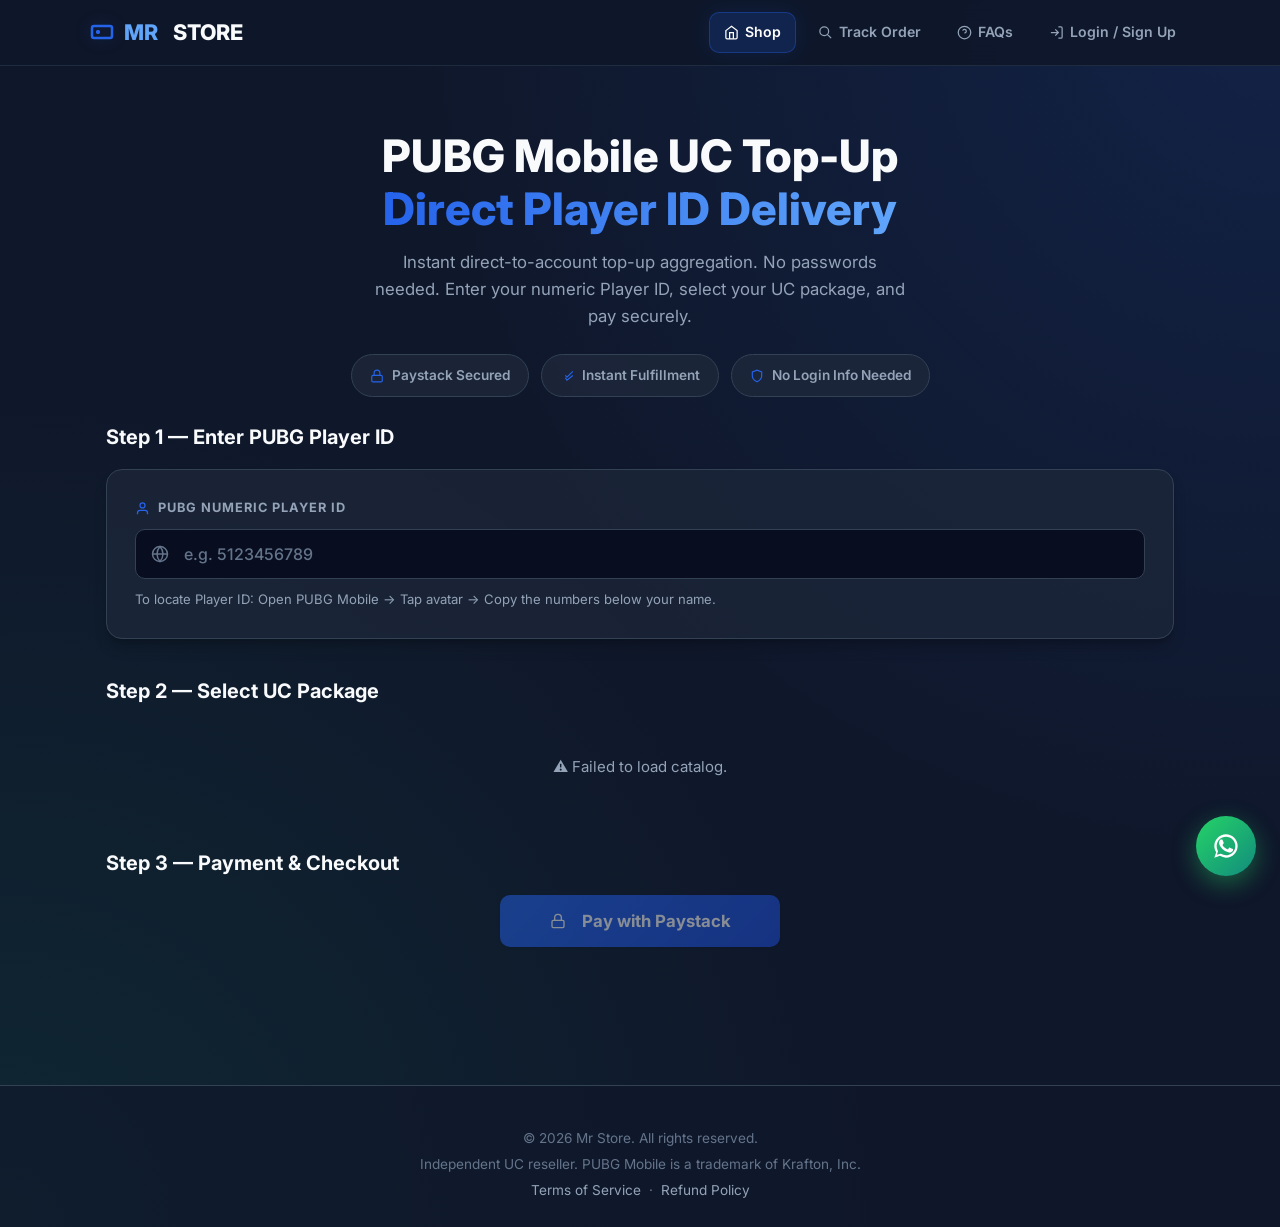
==== templates/index.html @ 7b3e3fe9 "Initial commit - MR Store UC PUBG" ====
<!DOCTYPE html>
<html lang="en">
<head>
  <meta charset="UTF-8" />
  <meta name="viewport" content="width=device-width, initial-scale=1.0, viewport-fit=cover" />

  <!-- SEO -->
  <title>Mr Store — Buy PUBG UC Instantly in Nigeria</title>
  <meta name="description" content="Buy PUBG Mobile UC instantly and securely in Nigeria. Fast delivery, Paystack-secured payments. No login required — just your Player ID." />
  <meta name="keywords"    content="PUBG UC, buy UC Nigeria, PUBG Mobile top up, Mr Store, cheap UC Nigeria" />
  <meta name="robots"      content="index, follow" />
  <link rel="canonical"    href="https://mrstore.ng/" />

  <!-- Open Graph -->
  <meta property="og:type"        content="website" />
  <meta property="og:title"       content="Mr Store — Buy PUBG UC Instantly" />
  <meta property="og:description" content="Instant PUBG UC top-up for Nigerian players. Secure, fast, trusted." />
  <meta property="og:url"         content="https://mrstore.ng/" />
  <meta property="og:image"       content="/static/icons/icon-512.png" />

  <!-- Twitter Card -->
  <meta name="twitter:card"        content="summary_large_image" />
  <meta name="twitter:title"       content="Mr Store — Buy PUBG UC Instantly" />
  <meta name="twitter:description" content="Instant PUBG UC top-up for Nigerian players. Secure, fast, trusted." />

  <!-- PWA -->
  <link rel="manifest" href="/static/manifest.json" />
  <meta name="theme-color" content="#3b82f6" />
  <meta name="mobile-web-app-capable"             content="yes" />
  <meta name="apple-mobile-web-app-capable"       content="yes" />
  <meta name="apple-mobile-web-app-status-bar-style" content="black-translucent" />
  <meta name="apple-mobile-web-app-title"         content="Mr Store" />
  <link rel="apple-touch-icon" href="/static/icons/icon-192.png" />

  <!-- Favicon -->
  <link rel="icon" type="image/png" sizes="32x32" href="/static/icons/icon-96.png" />

  <!-- Fonts -->
  <link rel="preconnect" href="https://fonts.googleapis.com" />
  <link rel="preconnect" href="https://fonts.gstatic.com" crossorigin />

  <!-- Styles -->
  <link rel="stylesheet" href="/static/styles.css" />

  <!-- Paystack Inline JS (deferred) -->
  <script defer src="https://js.paystack.co/v2/inline.js"></script>

  <!-- Structured Data -->
  <script type="application/ld+json">
  {
    "@context": "https://schema.org",
    "@type": "Store",
    "name": "Mr Store",
    "description": "Instant PUBG UC top-up for Nigerian players.",
    "url": "https://mrstore.ng",
    "currenciesAccepted": "NGN",
    "paymentAccepted": "Credit Card, Bank Transfer, USSD",
    "areaServed": "NG"
  }
  </script>
</head>

<body>

  <!-- App Loader -->
  <div id="app-loader" role="status" aria-label="Loading Mr Store">
    <div class="loader-logo">MR STORE</div>
    <div class="spinner" aria-hidden="true"></div>
  </div>

  <!-- Site Header -->
  <header class="site-header" role="banner">
    <div class="header-inner">
      <div class="site-logo">
        <svg class="logo-svg" width="24" height="24" viewBox="0 0 24 24" fill="none" stroke="currentColor" stroke-width="2.5" aria-hidden="true">
          <rect x="2" y="6" width="20" height="12" rx="2"/>
          <path d="M6 12h4m-2-2v4m7-2h.01m1.99 0h.01"/>
        </svg>
        <span>MR</span>&nbsp;STORE
      </div>
      
      <!-- Desktop Navbar -->
      <nav class="desktop-nav" role="navigation" aria-label="Main Navigation">
        <a href="#home" class="nav-link active" data-target="home">
          <svg width="15" height="15" viewBox="0 0 24 24" fill="none" stroke="currentColor" stroke-width="2" aria-hidden="true"><path d="M3 9l9-7 9 7v11a2 2 0 0 1-2 2H5a2 2 0 0 1-2-2z"/><polyline points="9 22 9 12 15 12 15 22"/></svg>
          Shop
        </a>
        <a href="#track" class="nav-link" data-target="track">
          <svg width="15" height="15" viewBox="0 0 24 24" fill="none" stroke="currentColor" stroke-width="2" aria-hidden="true"><path d="M21 21l-6-6m2-5a7 7 0 11-14 0 7 7 0 0114 0z"/></svg>
          Track Order
        </a>
        <a href="#faq" class="nav-link" data-target="faq">
          <svg width="15" height="15" viewBox="0 0 24 24" fill="none" stroke="currentColor" stroke-width="2" aria-hidden="true"><circle cx="12" cy="12" r="10"/><path d="M9.09 9a3 3 0 0 1 5.83 1c0 2-3 3-3 3"/><line x1="12" y1="17" x2="12.01" y2="17"/></svg>
          FAQs
        </a>
        
        <!-- Auth Links (Swapped dynamically by app.js) -->
        <a href="#login" id="nav-link-login" class="nav-link" data-target="login">
          <svg width="15" height="15" viewBox="0 0 24 24" fill="none" stroke="currentColor" stroke-width="2" aria-hidden="true"><path d="M15 3h4a2 2 0 0 1 2 2v14a2 2 0 0 1-2 2h-4M10 17l5-5-5-5M13.8 12H3"/></svg>
          Login / Sign Up
        </a>
        <a href="#profile" id="nav-link-profile" class="nav-link hidden" data-target="profile">
          <svg width="15" height="15" viewBox="0 0 24 24" fill="none" stroke="currentColor" stroke-width="2" aria-hidden="true"><path d="M20 21v-2a4 4 0 0 0-4-4H8a4 4 0 0 0-4 4v2"/><circle cx="12" cy="7" r="4"/></svg>
          My Profile
        </a>
      </nav>
    </div>
  </header>

  <!-- Main View Container -->
  <main role="main" class="main-container">

    <!-- 1. SHOP / HOME VIEW -->
    <section id="view-home" class="spa-view active" aria-label="Shop Catalog">
      <div class="hero">
        <h1 id="hero-heading">
          PUBG Mobile UC Top-Up<br />
          <span class="highlight">Direct Player ID Delivery</span>
        </h1>
        <p class="hero-sub">
          Instant direct-to-account top-up aggregation. No passwords needed. 
          Enter your numeric Player ID, select your UC package, and pay securely.
        </p>

        <div class="trust-badges" role="list">
          <div class="badge-pill" role="listitem">
            <svg width="14" height="14" viewBox="0 0 24 24" fill="none" stroke="currentColor" stroke-width="2" aria-hidden="true"><rect x="3" y="11" width="18" height="11" rx="2" ry="2"/><path d="M7 11V7a5 5 0 0 1 10 0v4"/></svg>
            Paystack Secured
          </div>
          <div class="badge-pill" role="listitem">
            <svg width="14" height="14" viewBox="0 0 24 24" fill="none" stroke="currentColor" stroke-width="2" aria-hidden="true"><polyline points="22 11.08 12 19 9 15"/><path d="M22 4L12 14.01l-3-3"/></svg>
            Instant Fulfillment
          </div>
          <div class="badge-pill" role="listitem">
            <svg width="14" height="14" viewBox="0 0 24 24" fill="none" stroke="currentColor" stroke-width="2" aria-hidden="true"><path d="M12 22s8-4 8-10V5l-8-3-8 3v7c0 6 8 10 8 10z"/></svg>
            No Login Info Needed
          </div>
        </div>
      </div>

      <div class="checkout-section">
        
        <!-- Saved IDs checkout shortcut (Visible only if logged in and has saved IDs) -->
        <div id="checkout-saved-ids-wrap" class="checkout-saved-ids-wrap hidden">
          <h3 class="checkout-sub-title">Quick Select Saved Account</h3>
          <div id="checkout-saved-ids-list" class="checkout-saved-ids-grid">
            <!-- Populated dynamically -->
          </div>
        </div>

        <!-- Step 1: Player ID Card -->
        <h2 class="section-title">Step 1 — Enter PUBG Player ID</h2>
        <div class="player-id-card">
          <label class="input-label" for="player-id-input">
            <svg class="label-icon" width="15" height="15" viewBox="0 0 24 24" fill="none" stroke="currentColor" stroke-width="2" aria-hidden="true">
              <path d="M20 21v-2a4 4 0 0 0-4-4H8a4 4 0 0 0-4 4v2"/><circle cx="12" cy="7" r="4"/>
            </svg>
            PUBG numeric Player ID
          </label>
          <div class="player-input-wrap">
            <svg class="input-icon" width="18" height="18" viewBox="0 0 24 24" fill="none" stroke="currentColor" stroke-width="2" aria-hidden="true">
              <circle cx="12" cy="12" r="10"/><line x1="2" y1="12" x2="22" y2="12"/><path d="M12 2a15.3 15.3 0 0 1 4 10 15.3 15.3 0 0 1-4 10 15.3 15.3 0 0 1-4-10 15.3 15.3 0 0 1 4-10z"/>
            </svg>
            <input
              type="text"
              id="player-id-input"
              name="player_id"
              inputmode="numeric"
              pattern="[0-9]*"
              maxlength="20"
              placeholder="e.g. 5123456789"
              autocomplete="off"
              required
            />
          </div>
          <p id="player-id-hint" class="input-hint">
            To locate Player ID: Open PUBG Mobile → Tap avatar → Copy the numbers below your name.
          </p>
          <p id="player-id-error" class="input-error" role="alert" aria-live="polite"></p>
        </div>

        <!-- Step 2: UC Package Grid -->
        <h2 class="section-title">Step 2 — Select UC Package</h2>
        <div id="products-grid" class="products-grid" role="radiogroup" aria-label="UC Packages">
          <!-- Populated dynamically -->
        </div>

        <!-- Step 3: Checkout -->
        <h2 class="section-title">Step 3 — Payment &amp; Checkout</h2>
        <div class="buy-btn-wrap">
          <button id="buy-btn" type="button" disabled>
            <svg width="16" height="16" viewBox="0 0 24 24" fill="none" stroke="currentColor" stroke-width="2" style="margin-right:6px; vertical-align:middle;" aria-hidden="true">
              <rect x="3" y="11" width="18" height="11" rx="2" ry="2"/><path d="M7 11V7a5 5 0 0 1 10 0v4"/>
            </svg>
            Pay with Paystack
          </button>
        </div>
      </div>
    </section>

    <!-- 2. LOGIN / SIGN UP VIEW -->
    <section id="view-login" class="spa-view" aria-label="Account Login">
      <div class="auth-wrapper">
        
        <!-- Login Panel -->
        <div id="auth-panel-login" class="auth-card">
          <h2 class="auth-title">Log In to Your Account</h2>
          <p class="auth-sub text-muted">Save your Player IDs, track orders, and view transaction history.</p>
          
          <form id="form-login" class="auth-form" onsubmit="event.preventDefault();">
            <div class="form-group">
              <label for="login-username">Username</label>
              <input type="text" id="login-username" required autocomplete="username" />
            </div>
            <div class="form-group">
              <label for="login-password">Password</label>
              <input type="password" id="login-password" required autocomplete="current-password" />
            </div>
            <button type="submit" class="auth-submit-btn">Log In</button>
          </form>
          
          <p class="auth-switch-text mt-md">
            Don't have an account? <button type="button" class="switch-link-btn" onclick="switchAuthPanel('register')">Create an Account</button>
          </p>
        </div>

        <!-- Register Panel -->
        <div id="auth-panel-register" class="auth-card hidden">
          <h2 class="auth-title">Create an Account</h2>
          <p class="auth-sub text-muted">Join Mr Store to track all your orders and save Player IDs.</p>
          
          <form id="form-register" class="auth-form" onsubmit="event.preventDefault();">
            <div class="form-group">
              <label for="register-username">Username</label>
              <input type="text" id="register-username" required minlength="3" autocomplete="username" />
            </div>
            <div class="form-group">
              <label for="register-email">Email Address</label>
              <input type="email" id="register-email" required autocomplete="email" />
            </div>
            <div class="form-group">
              <label for="register-password">Password</label>
              <input type="password" id="register-password" required minlength="6" autocomplete="new-password" />
            </div>
            <button type="submit" class="auth-submit-btn">Register</button>
          </form>
          
          <p class="auth-switch-text mt-md">
            Already have an account? <button type="button" class="switch-link-btn" onclick="switchAuthPanel('login')">Log In</button>
          </p>
        </div>

      </div>
    </section>

    <!-- 3. PROFILE VIEW -->
    <section id="view-profile" class="spa-view" aria-label="User Profile">
      <div class="profile-layout-grid">
        
        <!-- Left Side: Profile info & Saved IDs -->
        <div class="profile-left-col">
          
          <!-- User Details Card -->
          <div class="profile-card">
            <div class="profile-card-header">
              <div class="avatar-circle">
                <svg width="24" height="24" viewBox="0 0 24 24" fill="none" stroke="currentColor" stroke-width="2" aria-hidden="true"><path d="M20 21v-2a4 4 0 0 0-4-4H8a4 4 0 0 0-4 4v2"/><circle cx="12" cy="7" r="4"/></svg>
              </div>
              <div>
                <h2 id="profile-user-name" class="profile-name">...</h2>
                <p id="profile-user-email" class="profile-email text-muted">...</p>
              </div>
            </div>
            <div class="profile-card-body">
              <p class="join-date text-muted">Joined on: <span id="profile-join-date">...</span></p>
              <button id="profile-logout-btn" class="profile-logout-btn">Log Out</button>
            </div>
          </div>

          <!-- Saved Player IDs Card -->
          <div class="profile-card mt-md">
            <h3>Saved PUBG Player IDs</h3>
            <p class="text-muted" style="font-size:0.8rem; margin-bottom:12px;">Save Player IDs for quicker checkout selection.</p>
            
            <div id="saved-ids-list" class="saved-ids-list">
              <!-- Populated dynamically -->
            </div>

            <form id="form-add-saved-id" class="add-saved-id-form mt-md">
              <div class="form-row">
                <input type="text" id="add-id-value" placeholder="Player ID (e.g. 51234)" required />
                <input type="text" id="add-id-label" placeholder="Label (e.g. Main)" required />
                <button type="submit">Save</button>
              </div>
            </form>
          </div>

        </div>

        <!-- Right Side: Order Transaction History -->
        <div class="profile-right-col">
          <div class="profile-card history-card">
            <h3>Order History &amp; Receipts</h3>
            <p class="text-muted" style="font-size:0.8rem; margin-bottom:16px;">Review status and details of your previous orders.</p>
            
            <div class="table-container">
              <table class="history-table">
                <thead>
                  <tr>
                    <th>Package</th>
                    <th>Player ID</th>
                    <th>Amount</th>
                    <th>Status</th>
                    <th>Date</th>
                    <th>Action</th>
                  </tr>
                </thead>
                <tbody id="profile-order-history-rows">
                  <!-- Populated dynamically -->
                </tbody>
              </table>
            </div>
          </div>
        </div>

      </div>
    </section>

    <!-- 4. TRACK ORDER VIEW -->
    <section id="view-track" class="spa-view" aria-label="Track Order Status">
      <div class="screen-header">
        <h2>Order Tracking</h2>
        <p class="text-muted">Enter your Order Reference UUID to monitor your top-up status.</p>
      </div>

      <div class="track-form-card">
        <form id="track-form" onsubmit="event.preventDefault();">
          <div class="search-input-wrap">
            <svg class="search-icon" width="18" height="18" viewBox="0 0 24 24" fill="none" stroke="currentColor" stroke-width="2" aria-hidden="true">
              <circle cx="11" cy="11" r="8"/><line x1="21" y1="21" x2="16.65" y2="16.65"/>
            </svg>
            <input 
              type="text" 
              id="search-order-id" 
              placeholder="e.g. 550e8400-e29b-41d4-a716-446655440000" 
              required 
            />
          </div>
          <button type="submit" id="search-submit-btn">Track</button>
        </form>
      </div>

      <!-- Live Tracking Result Card -->
      <div id="tracking-result" class="tracking-result-card hidden">
        <div class="result-header">
          <div>
            <span class="ref-label">Order Reference:</span>
            <span id="res-order-id" class="ref-value"></span>
          </div>
          <div id="res-status-badge" class="badge"></div>
        </div>

        <div class="result-body">
          <div class="detail-row">
            <span class="detail-label">Player ID:</span>
            <strong id="res-player-id"></strong>
          </div>
          <div class="detail-row">
            <span class="detail-label">UC Value:</span>
            <strong id="res-product-name"></strong>
          </div>
          <div class="detail-row">
            <span class="detail-label">Price Paid:</span>
            <strong id="res-price"></strong>
          </div>
          <div class="detail-row">
            <span class="detail-label">Ordered at:</span>
            <span id="res-time"></span>
          </div>
        </div>

        <!-- Flow Visual Timeline -->
        <div class="timeline-wrapper">
          <div class="timeline-step" id="step-pending">
            <div class="step-bullet">
              <svg width="10" height="10" viewBox="0 0 24 24" fill="none" stroke="currentColor" stroke-width="3.5" aria-hidden="true"><polyline points="20 6 9 17 4 12"/></svg>
            </div>
            <div class="step-label">Order Placed</div>
          </div>
          <div class="timeline-step" id="step-paid">
            <div class="step-bullet">
              <svg width="10" height="10" viewBox="0 0 24 24" fill="none" stroke="currentColor" stroke-width="3.5" aria-hidden="true"><polyline points="20 6 9 17 4 12"/></svg>
            </div>
            <div class="step-label">Payment Received</div>
          </div>
          <div class="timeline-step" id="step-fulfilled">
            <div class="step-bullet">
              <svg width="10" height="10" viewBox="0 0 24 24" fill="none" stroke="currentColor" stroke-width="3.5" aria-hidden="true"><polyline points="20 6 9 17 4 12"/></svg>
            </div>
            <div class="step-label">UC Credited</div>
          </div>
        </div>
      </div>
    </section>

    <!-- 5. FAQS VIEW -->
    <section id="view-faq" class="spa-view" aria-label="Frequently Asked Questions">
      <div class="screen-header">
        <h2>Frequently Asked Questions</h2>
        <p class="text-muted">General guidelines on direct PUBG Mobile credits.</p>
      </div>

      <div class="faq-list">
        <div class="faq-item">
          <button class="faq-trigger" aria-expanded="false">
            <span>How fast is delivery?</span>
            <svg class="faq-icon" width="18" height="18" viewBox="0 0 24 24" fill="none" stroke="currentColor" stroke-width="2" aria-hidden="true"><polyline points="6 9 12 15 18 9"/></svg>
          </button>
          <div class="faq-content">
            <p>Direct top-ups are initiated instantly. Once payment is confirmed, UC is credited to your character within 10 to 30 seconds.</p>
          </div>
        </div>
        <div class="faq-item">
          <button class="faq-trigger" aria-expanded="false">
            <span>Are login details needed?</span>
            <svg class="faq-icon" width="18" height="18" viewBox="0 0 24 24" fill="none" stroke="currentColor" stroke-width="2" aria-hidden="true"><polyline points="6 9 12 15 18 9"/></svg>
          </button>
          <div class="faq-content">
            <p>No. We only use your numeric PUBG Player ID. Your account details remain fully safe.</p>
          </div>
        </div>
        <div class="faq-item">
          <button class="faq-trigger" aria-expanded="false">
            <span>Can I get a refund if I enter a wrong Player ID?</span>
            <svg class="faq-icon" width="18" height="18" viewBox="0 0 24 24" fill="none" stroke="currentColor" stroke-width="2" aria-hidden="true"><polyline points="6 9 12 15 18 9"/></svg>
          </button>
          <div class="faq-content">
            <p>Fulfillment is permanent and automated. Double check your character ID name before finalizing checkout.</p>
          </div>
        </div>
      </div>
    </section>

  </main>

  <!-- Mobile Bottom Tabs -->
  <nav class="mobile-tab-bar" role="navigation" aria-label="Mobile Navigation Menu">
    <a href="#home" class="tab-link active" data-target="home">
      <svg width="18" height="18" viewBox="0 0 24 24" fill="none" stroke="currentColor" stroke-width="2" aria-hidden="true"><path d="M3 9l9-7 9 7v11a2 2 0 0 1-2 2H5a2 2 0 0 1-2-2z"/><polyline points="9 22 9 12 15 12 15 22"/></svg>
      <span>Shop</span>
    </a>
    <a href="#track" class="tab-link" data-target="track">
      <svg width="18" height="18" viewBox="0 0 24 24" fill="none" stroke="currentColor" stroke-width="2" aria-hidden="true"><path d="M21 21l-6-6m2-5a7 7 0 11-14 0 7 7 0 0114 0z"/></svg>
      <span>Track</span>
    </a>
    
    <!-- Auth switcher mobile links -->
    <a href="#login" id="tab-link-login" class="tab-link" data-target="login">
      <svg width="18" height="18" viewBox="0 0 24 24" fill="none" stroke="currentColor" stroke-width="2" aria-hidden="true"><path d="M15 3h4a2 2 0 0 1 2 2v14a2 2 0 0 1-2 2h-4M10 17l5-5-5-5M13.8 12H3"/></svg>
      <span>Login</span>
    </a>
    <a href="#profile" id="tab-link-profile" class="tab-link hidden" data-target="profile">
      <svg width="18" height="18" viewBox="0 0 24 24" fill="none" stroke="currentColor" stroke-width="2" aria-hidden="true"><path d="M20 21v-2a4 4 0 0 0-4-4H8a4 4 0 0 0-4 4v2"/><circle cx="12" cy="7" r="4"/></svg>
      <span>Profile</span>
    </a>
  </nav>

  <!-- Site Footer -->
  <footer class="site-footer" role="contentinfo">
    <p>
      &copy; 2026 Mr Store. All rights reserved.<br />
      Independent UC reseller. PUBG Mobile is a trademark of Krafton, Inc.<br />
      <a href="#faq">Terms of Service</a> &nbsp;·&nbsp; <a href="#faq">Refund Policy</a>
    </p>
  </footer>

  <!-- Webhook Verification / Fulfillment Progress Modal Overlay -->
  <div id="payment-overlay" class="hidden" role="dialog" aria-modal="true" aria-labelledby="overlay-title" aria-live="polite" aria-hidden="true">
    <div class="overlay-modal-box">
      <div class="overlay-icon-wrap">
        <svg width="24" height="24" viewBox="0 0 24 24" fill="none" stroke="currentColor" stroke-width="2" aria-hidden="true">
          <polyline points="22 12 18 12 15 21 9 3 6 12 2 12"/>
        </svg>
      </div>
      <h3 id="overlay-title" class="overlay-title">Processing</h3>
      <p id="overlay-sub" class="overlay-sub"></p>
      
      <div id="overlay-progress" class="progress-track" aria-label="Processing Progress" role="progressbar">
        <div class="progress-bar"></div>
      </div>
      
      <div id="overlay-state"></div>
    </div>
  </div>

  <!-- Toast Notification Container -->
  <div id="toast-container" aria-live="assertive" aria-atomic="true"></div>

  <!-- Support Floating Button -->
  <button id="wa-fab" type="button" aria-label="Contact Customer Support on WhatsApp" title="Chat on WhatsApp">
    <svg viewBox="0 0 24 24" fill="currentColor" aria-hidden="true">
      <path d="M17.472 14.382c-.297-.149-1.758-.867-2.03-.967-.273-.099-.471-.148-.67.15-.197.297-.767.966-.94 1.164-.173.199-.347.223-.644.075-.297-.15-1.255-.463-2.39-1.475-.883-.788-1.48-1.761-1.653-2.059-.173-.297-.018-.458.13-.606.134-.133.298-.347.446-.52.149-.174.198-.298.298-.497.099-.198.05-.371-.025-.52-.075-.149-.669-1.612-.916-2.207-.242-.579-.487-.5-.669-.51-.173-.008-.371-.01-.57-.01-.198 0-.52.074-.792.372-.272.297-1.04 1.016-1.04 2.479 0 1.462 1.065 2.875 1.213 3.074.149.198 2.096 3.2 5.077 4.487.709.306 1.262.489 1.694.625.712.227 1.36.195 1.871.118.571-.085 1.758-.719 2.006-1.413.248-.694.248-1.289.173-1.413-.074-.124-.272-.198-.57-.347z"/>
      <path d="M11.999 2C6.477 2 2 6.477 2 12c0 1.987.576 3.836 1.568 5.393L2 22l4.787-1.538A9.954 9.954 0 0012 22c5.523 0 10-4.477 10-10S17.522 2 12 2h-.001zm.001 18a7.958 7.958 0 01-4.303-1.255l-.308-.183-3.198 1.027.978-3.122-.2-.321A7.952 7.952 0 014 12c0-4.418 3.582-8 8-8s8 3.582 8 8-3.582 8-8 8z"/>
    </svg>
  </button>

  <!-- App Script (deferred) -->
  <script defer src="/static/app.js"></script>

</body>
</html>
---- static/styles.css ----
/* =============================================================
   Mr Store — Clean Fintech-Style Stylesheet
   Flat, Professional, High-Contrast Corporate Dark Theme
   with Glassmorphism Elements and Enhanced Animations
   ============================================================= */

/* -- Font -- */
@import url('https://fonts.googleapis.com/css2?family=Inter:wght@400;500;600;700;800&display=swap');

/* =============================================================
   1. DESIGN TOKENS
   ============================================================= */
:root {
    /* Color Palette */
    --clr-bg: #0f172a; /* Deep slate blue */
    --clr-bg-alt: #0a0f1d;
    --clr-bg-card: #1e293b; /* Solid gray cards */
    --clr-bg-card-alt: #334155;
    --clr-bg-input: #020617;

    --clr-border: #334155; /* Crisp thin grid borders */
    --clr-border-focus: #3b82f6; /* Modern clean corporate blue */

    --clr-primary: #2563eb; /* Corporate blue */
    --clr-primary-hover: #1d4ed8;
    --clr-primary-light: #60a5fa;

    --clr-accent: #f59e0b; /* Amber warning/secondary */

    --clr-danger: #ef4444;
    --clr-success: #10b981;

    --clr-text: #f8fafc;
    --clr-text-muted: #94a3b8;
    --clr-text-dim: #64748b;

    /* Gradients */
    --gradient-primary: linear-gradient(135deg, #2563eb 0%, #1d4ed8 100%);
    --gradient-hero: radial-gradient(circle at top right, rgba(37,99,235,0.15) 0%, transparent 50%), radial-gradient(circle at bottom left, rgba(16,185,129,0.1) 0%, transparent 50%);

    /* Typography */
    --font-sans: 'Inter', sans-serif;

    /* Radius */
    --radius-sm: 6px;
    --radius-md: 10px;
    --radius-lg: 16px;

    /* Spacing */
    --space-xs: 4px;
    --space-sm: 8px;
    --space-md: 16px;
    --space-lg: 24px;
    --space-xl: 32px;

    /* Shadows */
    --shadow-sm: 0 1px 3px rgba(0,0,0,0.12), 0 1px 2px rgba(0,0,0,0.08);
    --shadow-md: 0 4px 6px -1px rgba(0,0,0,0.15), 0 2px 4px -1px rgba(0,0,0,0.1);
    --shadow-lg: 0 10px 15px -3px rgba(0,0,0,0.2), 0 4px 6px -2px rgba(0,0,0,0.15);
    --shadow-glow: 0 0 20px rgba(37,99,235,0.2);

    --transition: 200ms cubic-bezier(0.4, 0, 0.2, 1);
}

/* =============================================================
   2. RESET & BASE
   ============================================================= */
*, *::before, *::after {
    box-sizing: border-box;
    margin: 0;
    padding: 0;
}

html {
    -webkit-text-size-adjust: 100%;
    scroll-behavior: smooth;
}

body {
    background: var(--clr-bg);
    background-image: var(--gradient-hero);
    color: var(--clr-text);
    font-family: var(--font-sans);
    font-size: 15px;
    line-height: 1.6;
    min-height: 100svh;
    overflow-x: hidden;
    padding-bottom: 80px; /* Overlap space for mobile bottom bar */
}

@media (min-width: 768px) {
    body {
        padding-bottom: 0;
    }
}

a { 
    color: var(--clr-primary); 
    text-decoration: none; 
    transition: color var(--transition); 
}
a:hover { color: var(--clr-primary-light); }
button { border: none; background: none; font-family: inherit; cursor: pointer; }

/* =============================================================
   3. APP LOADER
   ============================================================= */
#app-loader {
    position: fixed;
    inset: 0;
    background: var(--clr-bg);
    background-image: var(--gradient-hero);
    display: flex;
    flex-direction: column;
    align-items: center;
    justify-content: center;
    z-index: 9999;
    gap: var(--space-md);
    transition: opacity 0.4s ease, visibility 0.4s ease;
}

#app-loader.hidden {
    display: none !important;
}

.loader-logo {
    font-family: var(--font-sans);
    font-size: 2.4rem;
    font-weight: 800;
    color: var(--clr-text);
    letter-spacing: 1px;
    background: linear-gradient(90deg, var(--clr-primary), var(--clr-primary-light));
    -webkit-background-clip: text;
    -webkit-text-fill-color: transparent;
    background-clip: text;
}

.spinner {
    width: 44px;
    height: 44px;
    border: 3px solid var(--clr-border);
    border-top-color: var(--clr-primary);
    border-radius: 50%;
    animation: spin 0.6s linear infinite;
}

@keyframes spin { to { transform: rotate(360deg); } }

/* =============================================================
   4. STICKY NAVBAR
   ============================================================= */
.site-header {
    position: sticky;
    top: 0;
    z-index: 100;
    background: rgba(15,23,42,0.92);
    backdrop-filter: blur(16px);
    -webkit-backdrop-filter: blur(16px);
    border-bottom: 1px solid rgba(51,65,85,0.5);
    padding: 12px 16px;
}

.header-inner {
    max-width: 1100px;
    margin: 0 auto;
    display: flex;
    align-items: center;
    justify-content: space-between;
}

.site-logo {
    font-size: 1.35rem;
    font-weight: 800;
    color: var(--clr-text);
    display: flex;
    align-items: center;
    gap: 10px;
    cursor: pointer;
    transition: transform 0.15s ease;
}

.site-logo:hover {
    transform: scale(1.02);
}

.logo-svg {
    color: var(--clr-primary);
    filter: drop-shadow(0 0 8px rgba(37,99,235,0.2));
}

.site-logo span {
    color: var(--clr-primary-light);
}

/* Desktop nav styling */
.desktop-nav {
    display: none;
    gap: 6px;
}

@media (min-width: 768px) {
    .desktop-nav { display: flex; gap: 8px; }
}

.nav-link {
    color: var(--clr-text-muted);
    font-size: 0.88rem;
    font-weight: 600;
    display: flex;
    align-items: center;
    gap: 6px;
    padding: 8px 14px;
    border-radius: var(--radius-md);
    transition: all var(--transition);
}

.nav-link:hover {
    color: var(--clr-text);
    background: rgba(30,41,59,0.8);
}

.nav-link.active {
    color: #fff;
    background: rgba(37,99,235,0.18);
    border: 1px solid rgba(37,99,235,0.35);
    box-shadow: 0 0 20px rgba(37,99,235,0.12);
}

.nav-link.hidden { display: none !important; }

/* =============================================================
   5. MOBILE TAB BAR
   ============================================================= */
.mobile-tab-bar {
    position: fixed;
    bottom: 0;
    left: 0;
    right: 0;
    z-index: 100;
    background: rgba(30,41,59,0.95);
    backdrop-filter: blur(12px);
    -webkit-backdrop-filter: blur(12px);
    border-top: 1px solid var(--clr-border);
    display: flex;
    justify-content: space-around;
    padding: 12px 0 calc(12px + env(safe-area-inset-bottom, 0px));
}

@media (min-width: 768px) {
    .mobile-tab-bar { display: none; }
}

.tab-link {
    color: var(--clr-text-muted);
    font-size: 0.78rem;
    font-weight: 600;
    display: flex;
    flex-direction: column;
    align-items: center;
    gap: 4px;
    transition: all var(--transition);
}

.tab-link.active {
    color: var(--clr-primary);
}

.tab-link.hidden { display: none !important; }

/* =============================================================
   6. SPA TRANSITIONS & SCREENS
   ============================================================= */
.main-container {
    max-width: 1100px;
    margin: 0 auto;
    padding: 32px 16px 48px;
}

.spa-view {
    display: none;
    opacity: 0;
    animation: fadeIn 0.4s ease forwards;
}

.spa-view.active {
    display: block;
}

@keyframes fadeIn {
    to { opacity: 1; }
}

.screen-header {
    text-align: center;
    max-width: 600px;
    margin: 24px auto 36px;
}

.screen-header h2 {
    font-size: 2rem;
    font-weight: 700;
    margin-bottom: 8px;
    color: var(--clr-text);
}

/* =============================================================
   7. SHOP / HERO & BADGES
   ============================================================= */
.hero {
    text-align: center;
    padding: 32px 16px 24px;
    max-width: 740px;
    margin: 0 auto;
}

.hero h1 {
    font-size: 2.2rem;
    font-weight: 800;
    line-height: 1.2;
    margin-bottom: 12px;
}

@media (min-width: 768px) {
    .hero h1 {
        font-size: 2.8rem;
    }
}

.hero h1 .highlight {
    background: linear-gradient(90deg, var(--clr-primary), var(--clr-primary-light));
    -webkit-background-clip: text;
    -webkit-text-fill-color: transparent;
    background-clip: text;
}

.hero-sub {
    color: var(--clr-text-muted);
    font-size: 0.95rem;
    max-width: 540px;
    margin: 0 auto 24px;
}

@media (min-width: 768px) {
    .hero-sub {
        font-size: 1.05rem;
    }
}

.trust-badges {
    display: flex;
    flex-wrap: wrap;
    justify-content: center;
    gap: 10px;
}

@media (min-width: 768px) {
    .trust-badges {
        gap: 12px;
    }
}

.badge-pill {
    display: flex;
    align-items: center;
    gap: 8px;
    background: rgba(30,41,59,0.8);
    border: 1px solid var(--clr-border);
    color: var(--clr-text-muted);
    font-size: 0.8rem;
    font-weight: 600;
    padding: 8px 14px;
    border-radius: 999px;
    backdrop-filter: blur(6px);
    -webkit-backdrop-filter: blur(6px);
    transition: all var(--transition);
}

@media (min-width: 768px) {
    .badge-pill {
        padding: 10px 18px;
        font-size: 0.85rem;
    }
}

.badge-pill:hover {
    border-color: var(--clr-primary);
    background: rgba(37,99,235,0.1);
}

.badge-pill svg {
    color: var(--clr-primary);
}

/* =============================================================
   8. CARD DESIGN (GLASS MORPHISM)
   ============================================================= */
.player-id-card, .track-form-card, .tracking-result-card, .faq-item, .security-card, .profile-card, .auth-card {
    background: rgba(30,41,59,0.7);
    border: 1px solid var(--clr-border);
    border-radius: var(--radius-md);
    padding: 20px;
    box-shadow: var(--shadow-lg);
    backdrop-filter: blur(10px);
    -webkit-backdrop-filter: blur(10px);
}

@media (min-width: 768px) {
    .player-id-card, .track-form-card, .tracking-result-card, .faq-item, .security-card, .profile-card, .auth-card {
        border-radius: var(--radius-lg);
        padding: 28px;
    }
}

.section-title {
    font-size: 1.05rem;
    font-weight: 700;
    margin-bottom: 12px;
    color: var(--clr-text);
}

@media (min-width: 768px) {
    .section-title {
        font-size: 1.25rem;
        margin-bottom: 16px;
    }
}

/* =============================================================
   9. FORMS & INPUT ELEMENTS
   ============================================================= */
.player-id-card {
    margin-bottom: 36px;
}

.input-label {
    display: flex;
    align-items: center;
    gap: 8px;
    font-size: 0.8rem;
    font-weight: 700;
    text-transform: uppercase;
    letter-spacing: 1px;
    color: var(--clr-text-muted);
    margin-bottom: 10px;
}

.label-icon {
    color: var(--clr-primary);
}

.player-input-wrap, .search-input-wrap {
    position: relative;
}

#player-id-input, #search-order-id, .auth-form input, .add-saved-id-form input {
    width: 100%;
    background: rgba(2,6,23,0.7);
    border: 1px solid var(--clr-border);
    border-radius: var(--radius-md);
    color: var(--clr-text);
    font-family: var(--font-sans);
    font-size: 0.95rem;
    font-weight: 500;
    padding: 12px 14px;
    transition: all var(--transition);
    outline: none;
}

@media (min-width: 768px) {
    #player-id-input, #search-order-id, .auth-form input, .add-saved-id-form input {
        font-size: 1rem;
        padding: 14px 16px;
    }
}

#player-id-input {
    padding-left: 44px;
}

@media (min-width: 768px) {
    #player-id-input {
        padding-left: 48px;
    }
}

#player-id-input::placeholder, #search-order-id::placeholder, .auth-form input::placeholder {
    color: var(--clr-text-dim);
}

#player-id-input:focus, #search-order-id:focus, .auth-form input:focus, .add-saved-id-form input:focus {
    border-color: var(--clr-primary);
    box-shadow: 0 0 0 3px rgba(37,99,235,0.15);
}

.input-icon, .search-icon {
    position: absolute;
    left: 16px;
    top: 50%;
    transform: translateY(-50%);
    color: var(--clr-text-dim);
    pointer-events: none;
}

.input-hint {
    font-size: 0.82rem;
    color: var(--clr-text-muted);
    margin-top: 10px;
}

.input-error {
    font-size: 0.82rem;
    color: var(--clr-danger);
    margin-top: 8px;
    display: none;
}

.input-error.visible { display: block; }

/* =============================================================
   10. PRODUCTS GRID Matrix
   ============================================================= */
.products-grid {
    display: grid;
    grid-template-columns: repeat(2, 1fr);
    gap: 14px;
    margin-bottom: 36px;
}

@media (min-width: 480px) {
    .products-grid {
        grid-template-columns: repeat(3, 1fr);
    }
}

@media (min-width: 768px) {
    .products-grid {
        grid-template-columns: repeat(4, 1fr);
        gap: 18px;
    }
}

@media (min-width: 1024px) {
    .products-grid {
        grid-template-columns: repeat(auto-fill, minmax(170px, 1fr));
    }
}

.product-card {
    background: rgba(30,41,59,0.7);
    border: 1px solid var(--clr-border);
    border-radius: var(--radius-md);
    padding: 22px 14px 20px;
    cursor: pointer;
    position: relative;
    text-align: center;
    transition: all var(--transition);
    user-select: none;
    display: flex;
    flex-direction: column;
    align-items: center;
    box-shadow: var(--shadow-md);
    backdrop-filter: blur(8px);
    -webkit-backdrop-filter: blur(8px);
}

@media (min-width: 768px) {
    .product-card {
        padding: 28px 20px 24px;
        border-radius: var(--radius-lg);
    }
}

.product-icon {
    width: 55px;
    height: 55px;
    object-fit: contain;
    margin-bottom: 8px;
}

@media (min-width: 768px) {
    .product-icon {
        width: 70px;
        height: 70px;
        margin-bottom: 10px;
    }
}

.product-card:hover {
    border-color: var(--clr-text-dim);
    transform: translateY(-4px);
    box-shadow: var(--shadow-lg);
}

.product-card.selected {
    border-color: var(--clr-primary);
    background: rgba(37, 99, 235, 0.12);
    box-shadow: var(--shadow-glow);
}

.product-badge {
    background: var(--gradient-primary);
    color: #fff;
    font-size: 0.62rem;
    font-weight: 800;
    text-transform: uppercase;
    padding: 3px 10px;
    border-radius: 999px;
    position: absolute;
    top: -10px;
    box-shadow: 0 4px 12px rgba(37,99,235,0.3);
}

@media (min-width: 768px) {
    .product-badge {
        font-size: 0.68rem;
        padding: 4px 12px;
        top: -12px;
    }
}

.product-badge.hidden { display: none; }

.product-uc {
    font-size: 1.9rem;
    font-weight: 800;
    color: var(--clr-text);
    line-height: 1;
    margin-bottom: 2px;
}

@media (min-width: 768px) {
    .product-uc {
        font-size: 2.2rem;
    }
}

.product-label {
    font-size: 0.7rem;
    font-weight: 700;
    letter-spacing: 1px;
    text-transform: uppercase;
    color: var(--clr-text-muted);
    margin-bottom: 10px;
}

@media (min-width: 768px) {
    .product-label {
        font-size: 0.75rem;
        margin-bottom: 14px;
    }
}

.product-price {
    font-size: 1rem;
    font-weight: 800;
    color: var(--clr-text);
}

@media (min-width: 768px) {
    .product-price {
        font-size: 1.15rem;
    }
}

.product-name {
    font-size: 0.78rem;
    color: var(--clr-text-muted);
    margin-top: 4px;
}

@media (min-width: 768px) {
    .product-name {
        font-size: 0.85rem;
    }
}

/* Skeletons */
.product-card.skeleton {
    pointer-events: none;
    background: var(--clr-bg-card-alt);
    border-color: transparent;
}

/* =============================================================
   11. CHECKOUT BUTTON
   ============================================================= */
.buy-btn-wrap {
    display: flex;
    justify-content: center;
    margin-bottom: 18px;
}

#buy-btn {
    background: var(--gradient-primary);
    color: #fff;
    font-size: 1rem;
    font-weight: 700;
    padding: 14px 36px;
    border-radius: var(--radius-md);
    min-width: 240px;
    transition: all var(--transition);
    display: flex;
    align-items: center;
    justify-content: center;
    gap: 8px;
    cursor: pointer;
    box-shadow: 0 8px 24px rgba(37,99,235,0.25);
}

@media (min-width: 768px) {
    #buy-btn {
        font-size: 1.05rem;
        padding: 16px 48px;
        min-width: 280px;
        gap: 10px;
    }
}

#buy-btn:hover:not(:disabled) {
    transform: translateY(-2px);
    box-shadow: 0 12px 32px rgba(37,99,235,0.35);
}

#buy-btn:disabled {
    opacity: 0.5;
    cursor: not-allowed;
    transform: none;
    box-shadow: var(--shadow-sm);
}

/* =============================================================
   12. USER REGISTRATION & AUTH STYLES
   ============================================================= */
.auth-wrapper {
    max-width: 440px;
    margin: 48px auto;
}

.auth-card {
    padding: 36px 28px;
}

.auth-title {
    font-size: 1.6rem;
    font-weight: 700;
    margin-bottom: 8px;
    text-align: center;
}

.auth-sub {
    font-size: 0.9rem;
    text-align: center;
    margin-bottom: 28px;
}

.auth-form {
    display: flex;
    flex-direction: column;
    gap: 18px;
}

.form-group {
    display: flex;
    flex-direction: column;
    gap: 8px;
}

.form-group label {
    font-size: 0.85rem;
    font-weight: 700;
    color: var(--clr-text-muted);
}

.auth-submit-btn {
    background: var(--gradient-primary);
    color: #fff;
    font-weight: 700;
    font-size: 1rem;
    padding: 14px;
    border-radius: var(--radius-md);
    margin-top: 8px;
    cursor: pointer;
    transition: all var(--transition);
    box-shadow: 0 4px 16px rgba(37,99,235,0.2);
}

.auth-submit-btn:hover {
    transform: translateY(-2px);
    box-shadow: 0 8px 24px rgba(37,99,235,0.3);
}

.auth-switch-text {
    font-size: 0.88rem;
    text-align: center;
    color: var(--clr-text-muted);
}

.switch-link-btn {
    color: var(--clr-primary);
    font-weight: 700;
    cursor: pointer;
}

.switch-link-btn:hover {
    text-decoration: underline;
}

.auth-card.hidden { display: none; }

/* =============================================================
   13. PROFILE SCREEN LAYOUT
   ============================================================= */
.profile-layout-grid {
    display: grid;
    grid-template-columns: 1fr;
    gap: 28px;
    margin-top: 20px;
}

@media (min-width: 900px) {
    .profile-layout-grid {
        grid-template-columns: 340px 1fr;
    }
}

.profile-card-header {
    display: flex;
    align-items: center;
    gap: 14px;
    border-bottom: 1px solid var(--clr-border);
    padding-bottom: 18px;
    margin-bottom: 18px;
}

.avatar-circle {
    width: 52px;
    height: 52px;
    border-radius: 50%;
    background: linear-gradient(135deg, var(--clr-primary), var(--clr-primary-light));
    color: #fff;
    display: flex;
    align-items: center;
    justify-content: center;
    font-size: 1.2rem;
    font-weight: 800;
}

.profile-name {
    font-size: 1.2rem;
    font-weight: 800;
}

.profile-email {
    font-size: 0.88rem;
}

.join-date {
    font-size: 0.85rem;
    margin-bottom: 18px;
}

.profile-logout-btn {
    width: 100%;
    background: rgba(239,68,68,0.1);
    color: var(--clr-danger);
    border: 1px solid rgba(239,68,68,0.3);
    font-weight: 700;
    font-size: 0.9rem;
    padding: 12px;
    border-radius: var(--radius-md);
    cursor: pointer;
    transition: all var(--transition);
}

.profile-logout-btn:hover {
    background: rgba(239,68,68,0.2);
}

/* Saved IDs list inside profile */
.saved-ids-list {
    display: flex;
    flex-direction: column;
    gap: 10px;
}

.saved-id-row {
    display: flex;
    align-items: center;
    justify-content: space-between;
    background: rgba(51,65,85,0.6);
    border: 1px solid var(--clr-border);
    padding: 12px 16px;
    border-radius: var(--radius-md);
    transition: all var(--transition);
}

.saved-id-row:hover {
    border-color: var(--clr-primary);
}

.saved-id-info {
    display: flex;
    flex-direction: column;
    gap: 2px;
}

.saved-id-label {
    font-size: 0.82rem;
    font-weight: 700;
    color: var(--clr-text-muted);
}

.saved-id-number {
    font-size: 0.95rem;
    font-weight: 700;
}

.saved-id-delete-btn {
    color: var(--clr-text-dim);
    cursor: pointer;
    transition: color var(--transition);
    padding: 6px;
}

.saved-id-delete-btn:hover {
    color: var(--clr-danger);
}

.add-saved-id-form {
    display: flex;
    flex-direction: column;
}

.add-saved-id-form .form-row {
    display: flex;
    gap: 8px;
}

.add-saved-id-form input {
    padding: 10px 12px;
    font-size: 0.88rem;
}

.add-saved-id-form button {
    background: var(--gradient-primary);
    color: #fff;
    padding: 10px 18px;
    border-radius: var(--radius-md);
    font-weight: 700;
    font-size: 0.88rem;
    cursor: pointer;
    transition: all var(--transition);
}

.add-saved-id-form button:hover {
    transform: translateY(-1px);
}

/* Checkout saved IDs shortcut grid */
.checkout-saved-ids-wrap {
    margin-bottom: 24px;
}

.checkout-sub-title {
    font-size: 0.88rem;
    font-weight: 800;
    color: var(--clr-text-muted);
    text-transform: uppercase;
    letter-spacing: 1px;
    margin-bottom: 10px;
}

.checkout-saved-ids-grid {
    display: flex;
    flex-wrap: wrap;
    gap: 10px;
}

.checkout-saved-id-card {
    background: rgba(30,41,59,0.8);
    border: 1.5px solid var(--clr-border);
    padding: 12px 18px;
    border-radius: var(--radius-md);
    cursor: pointer;
    display: flex;
    flex-direction: column;
    gap: 2px;
    transition: all var(--transition);
}

.checkout-saved-id-card:hover {
    border-color: var(--clr-text-muted);
}

.checkout-saved-id-card.selected {
    border-color: var(--clr-primary);
    background: rgba(37, 99, 235, 0.12);
}

/* History table */
.history-card {
    padding: 28px 0;
}

.history-card h3, .history-card p {
    padding: 0 28px;
}

.table-container {
    overflow-x: auto;
}

.history-table {
    width: 100%;
    border-collapse: collapse;
    text-align: left;
    font-size: 0.88rem;
    margin-top: 14px;
}

.history-table th, .history-table td {
    padding: 16px 28px;
    border-bottom: 1px solid var(--clr-border);
}

.history-table th {
    color: var(--clr-text-muted);
    font-weight: 700;
    background: rgba(51,65,85,0.4);
}

.history-table tr:hover td {
    background: rgba(255,255,255,0.02);
}

.history-track-btn {
    color: var(--clr-primary);
    font-weight: 700;
    cursor: pointer;
    transition: color var(--transition);
}

.history-track-btn:hover {
    color: var(--clr-primary-light);
    text-decoration: underline;
}

/* =============================================================
   14. TRACK ORDER VIEW
   ============================================================= */
.track-form-card {
    max-width: 600px;
    margin: 0 auto var(--space-xl);
}

#track-form {
    display: flex;
    gap: 12px;
}

#search-submit-btn {
    background: var(--gradient-primary);
    color: #fff;
    font-weight: 700;
    padding: 14px 24px;
    border-radius: var(--radius-md);
    cursor: pointer;
    transition: all var(--transition);
    white-space: nowrap;
}

#search-submit-btn:hover {
    transform: translateY(-1px);
    box-shadow: 0 6px 20px rgba(37,99,235,0.25);
}

.tracking-result-card {
    max-width: 600px;
    margin: 0 auto;
}

.tracking-result-card.hidden { display: none; }

.result-header {
    display: flex;
    align-items: center;
    justify-content: space-between;
    border-bottom: 1px solid var(--clr-border);
    padding-bottom: 18px;
    margin-bottom: 18px;
}

.ref-label {
    font-size: 0.82rem;
    color: var(--clr-text-muted);
}

.ref-value {
    font-weight: 700;
    font-size: 0.95rem;
}

.badge {
    font-size: 0.72rem;
    font-weight: 800;
    text-transform: uppercase;
    padding: 5px 12px;
    border-radius: 999px;
}

.badge.pending { background: #374151; color: var(--clr-text-muted); }
.badge.paid { background: rgba(37, 99, 235, 0.2); color: var(--clr-primary-light); }
.badge.fulfilled { background: rgba(16, 185, 129, 0.2); color: var(--clr-success); }
.badge.failed { background: rgba(239, 68, 68, 0.2); color: var(--clr-danger); }

.result-body {
    display: grid;
    grid-template-columns: 1fr;
    gap: 14px;
    margin-bottom: 32px;
}

.detail-row {
    display: flex;
    justify-content: space-between;
}

.detail-label {
    color: var(--clr-text-muted);
}

/* Timeline trackers */
.timeline-wrapper {
    display: flex;
    justify-content: space-between;
    position: relative;
    margin-top: 36px;
}

.timeline-wrapper::before {
    content: '';
    position: absolute;
    top: 15px;
    left: 24px;
    right: 24px;
    height: 3px;
    background: var(--clr-border);
    z-index: 1;
}

.timeline-step {
    position: relative;
    z-index: 2;
    display: flex;
    flex-direction: column;
    align-items: center;
    gap: 10px;
    flex: 1;
}

.step-bullet {
    width: 32px;
    height: 32px;
    background: var(--clr-bg-card);
    border: 2px solid var(--clr-border);
    border-radius: 50%;
    display: flex;
    align-items: center;
    justify-content: center;
    color: transparent;
}

.step-bullet svg {
    display: none;
}

.step-label {
    font-size: 0.78rem;
    font-weight: 700;
    color: var(--clr-text-muted);
}

/* Timeline bullet completed/active states */
.timeline-step.completed .step-bullet {
    border-color: var(--clr-success);
    background: var(--clr-success);
    color: #fff;
}

.timeline-step.completed .step-bullet svg {
    display: block;
}

.timeline-step.completed .step-label {
    color: var(--clr-success);
}

.timeline-step.active .step-bullet {
    border-color: var(--clr-primary);
    animation: pulse 1.5s ease-in-out infinite;
}

@keyframes pulse {
    0%, 100% { box-shadow: 0 0 0 0 rgba(37,99,235,0.4); }
    50% { box-shadow: 0 0 0 10px rgba(37,99,235,0); }
}

.timeline-step.active .step-label {
    color: var(--clr-primary);
}

/* =============================================================
   15. ACCORDION FAQS
   ============================================================= */
.faq-list {
    display: flex;
    flex-direction: column;
    gap: 14px;
    max-width: 780px;
    margin: 0 auto;
}

.faq-item {
    padding: 0;
    overflow: hidden;
}

.faq-trigger {
    width: 100%;
    display: flex;
    align-items: center;
    justify-content: space-between;
    padding: 20px 22px;
    color: var(--clr-text);
    font-size: 0.98rem;
    font-weight: 700;
    text-align: left;
    cursor: pointer;
    transition: all var(--transition);
}

.faq-trigger:hover {
    color: var(--clr-primary-light);
}

.faq-icon {
    color: var(--clr-text-dim);
    transition: all var(--transition);
}

.faq-trigger[aria-expanded="true"] .faq-icon {
    transform: rotate(180deg);
    color: var(--clr-primary);
}

.faq-content {
    max-height: 0;
    overflow: hidden;
    transition: max-height 0.3s ease-out;
}

.faq-content p {
    padding: 0 22px 20px;
    font-size: 0.9rem;
    color: var(--clr-text-muted);
}

/* =============================================================
   16. MODAL OVERLAY
   ============================================================= */
#payment-overlay {
    position: fixed;
    inset: 0;
    background: rgba(2, 6, 23, 0.88);
    display: flex;
    align-items: center;
    justify-content: center;
    z-index: 9998;
    backdrop-filter: blur(12px);
    -webkit-backdrop-filter: blur(12px);
    opacity: 0;
    visibility: hidden;
    transition: all 0.35s ease;
    padding: 16px;
}

#payment-overlay.visible {
    opacity: 1;
    visibility: visible;
}

.overlay-modal-box {
    background: rgba(30,41,59,0.95);
    border: 1px solid var(--clr-border);
    border-radius: var(--radius-lg);
    padding: 36px 28px;
    max-width: 420px;
    width: 90%;
    text-align: center;
    display: flex;
    flex-direction: column;
    align-items: center;
    gap: 1.25rem;
    transform: translateY(20px);
    transition: transform 0.35s ease;
    box-shadow: 0 25px 50px -12px rgba(0,0,0,0.5);
}

#payment-overlay.visible .overlay-modal-box {
    transform: translateY(0);
}

.overlay-icon-wrap {
    width: 68px;
    height: 68px;
    background: rgba(51,65,85,0.7);
    border-radius: 50%;
    display: flex;
    align-items: center;
    justify-content: center;
    color: var(--clr-primary);
    animation: float 3s ease-in-out infinite;
}

@keyframes float {
    0%, 100% { transform: translateY(0px); }
    50% { transform: translateY(-8px); }
}

.overlay-title {
    font-size: 1.4rem;
    font-weight: 800;
    color: var(--clr-text);
}

.overlay-sub {
    font-size: 0.95rem;
    color: var(--clr-text-muted);
    line-height: 1.7;
}

.progress-track {
    width: 220px;
    height: 5px;
    background: rgba(51,65,85,0.6);
    border-radius: 99px;
    overflow: hidden;
}

.progress-bar {
    height: 100%;
    width: 40%;
    background: linear-gradient(90deg, var(--clr-primary), #60a5fa, var(--clr-primary));
    border-radius: 2px;
    animation: progressPulse 1.6s ease-in-out infinite;
}

@keyframes progressPulse {
    0% { transform: translateX(-100%) scaleX(0.3); }
    50% { transform: translateX(0%) scaleX(1); }
    100% { transform: translateX(100%) scaleX(0.3); }
}

.overlay-state {
    display: flex;
    flex-direction: column;
    align-items: center;
    justify-content: center;
    gap: 18px;
}

.overlay-state svg {
    animation: scaleIn 0.5s ease-out;
}

@keyframes scaleIn {
    0% { transform: scale(0.5); opacity: 0; }
    100% { transform: scale(1); opacity: 1; }
}

.overlay-state.success { color: var(--clr-success); }
.overlay-state.fail { color: var(--clr-danger); }

.state-icon-success, .state-icon-fail {
    width: 64px;
    height: 64px;
    display: flex;
    align-items: center;
    justify-content: center;
    border-radius: 50%;
}

.state-icon-success { background: rgba(16, 185, 129, 0.15); }
.state-icon-fail { background: rgba(239, 68, 68, 0.15); }

.overlay-close-btn {
    background: rgba(51,65,85,0.7);
    border: 1px solid var(--clr-border);
    color: var(--clr-text);
    font-weight: 700;
    font-size: 0.9rem;
    padding: 10px 24px;
    border-radius: var(--radius-md);
    cursor: pointer;
    transition: all var(--transition);
    margin-top: 10px;
}

.overlay-close-btn:hover {
    background: rgba(51,65,85,0.9);
}

/* =============================================================
   17. TOAST MESSAGES
   ============================================================= */
#toast-container {
    position: fixed;
    bottom: 80px;
    right: 16px;
    z-index: 1000;
    display: flex;
    flex-direction: column;
    gap: 10px;
    pointer-events: none;
}

@media (min-width: 768px) {
    #toast-container { bottom: 20px; }
}

.toast {
    background: rgba(30,41,59,0.95);
    border: 1.5px solid var(--clr-border);
    border-radius: var(--radius-md);
    padding: 12px 20px;
    font-size: 0.9rem;
    color: var(--clr-text);
    box-shadow: var(--shadow-md);
    animation: slideInUp 0.3s ease-out;
    pointer-events: all;
    backdrop-filter: blur(8px);
    -webkit-backdrop-filter: blur(8px);
}

@keyframes slideInUp {
    from { opacity: 0; transform: translateY(20px); }
    to { opacity: 1; transform: translateY(0); }
}

.toast.error { border-color: var(--clr-danger); }
.toast.success { border-color: var(--clr-success); }

/* =============================================================
   18. WHATSAPP FAB SUPPORT
   ============================================================= */
#wa-fab {
    position: fixed;
    bottom: 80px;
    right: 16px;
    width: 56px;
    height: 56px;
    border-radius: 50%;
    background: linear-gradient(135deg, #25d366, #128c7e);
    color: #fff;
    display: flex;
    align-items: center;
    justify-content: center;
    box-shadow: 0 8px 24px rgba(37,211,102,0.4);
    z-index: 150;
    cursor: pointer;
    transition: all var(--transition);
}

#wa-fab:hover {
    transform: scale(1.1);
    box-shadow: 0 12px 32px rgba(37,211,102,0.5);
}

@media (min-width: 768px) {
    #wa-fab { bottom: 24px; right: 24px; width: 60px; height: 60px; }
}

#wa-fab svg {
    width: 28px;
    height: 28px;
}

/* =============================================================
   19. SITE FOOTER
   ============================================================= */
.site-footer {
    text-align: center;
    padding: 40px 16px 24px;
    border-top: 1px solid var(--clr-border);
    color: var(--clr-text-dim);
    font-size: 0.85rem;
    line-height: 1.9;
    margin-top: 72px;
    background: rgba(15,23,42,0.6);
}

.site-footer a {
    color: var(--clr-text-muted);
    transition: color var(--transition);
}

.site-footer a:hover {
    color: var(--clr-primary);
}

/* =============================================================
   20. UTILS
   ============================================================= */
.hidden { display: none !important; }
.visually-hidden {
    position: absolute;
    width: 1px; height: 1px;
    overflow: hidden;
    clip: rect(0,0,0,0);
    white-space: nowrap;
}
.text-muted { color: var(--clr-text-muted); }
.text-center { text-align: center; }
.mt-md { margin-top: 16px; }
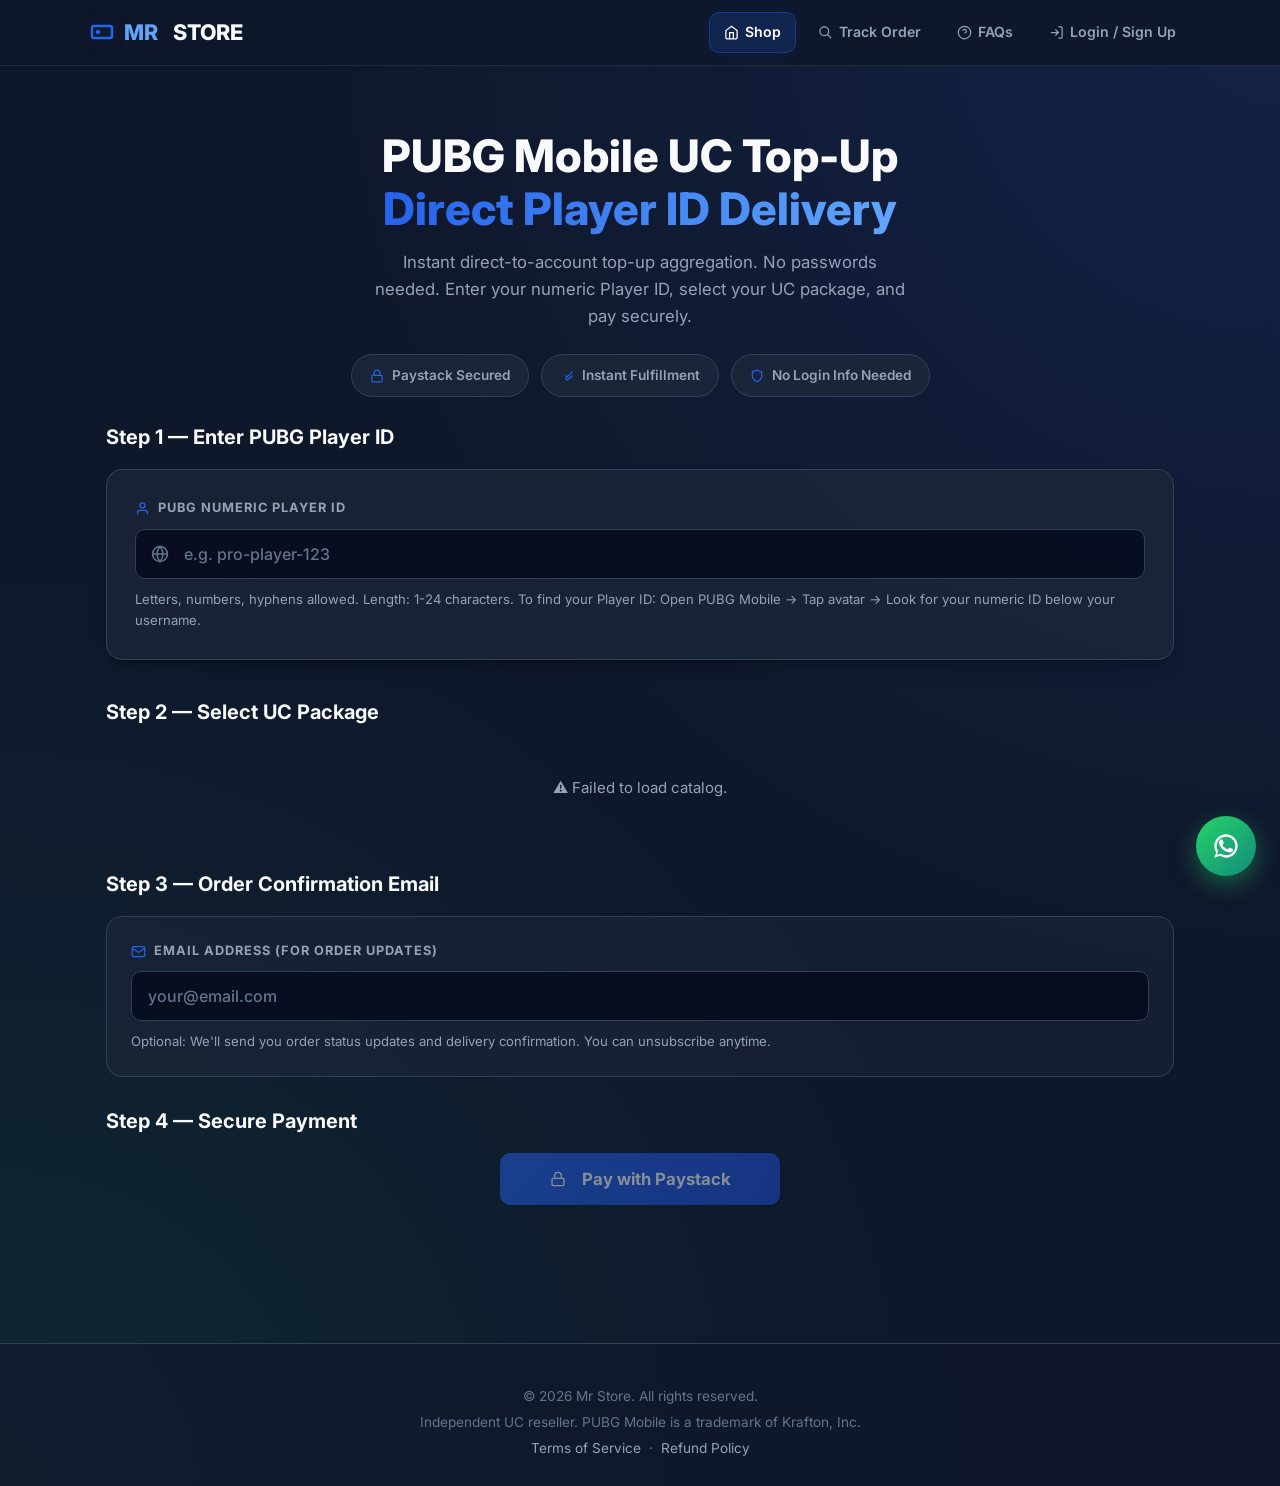
==== commit 6a7e637a: "Phase 1 & 2: PUBG Player ID validation + Enhanced checkout UX with email and loading states" ====
--- a/templates/index.html
+++ b/templates/index.html
@@ -165,18 +165,23 @@
               type="text"
               id="player-id-input"
               name="player_id"
-              inputmode="numeric"
-              pattern="[0-9]*"
-              maxlength="20"
-              placeholder="e.g. 5123456789"
+              inputmode="text"
+              maxlength="24"
+              placeholder="e.g. pro-player-123"
               autocomplete="off"
               required
+              aria-describedby="player-id-hint player-id-error"
             />
+            <span class="player-id-validation-indicator" aria-hidden="true">
+              <svg class="valid-check" width="18" height="18" viewBox="0 0 24 24" fill="none" stroke="currentColor" stroke-width="3">
+                <polyline points="20 6 9 17 4 12"></polyline>
+              </svg>
+            </span>
           </div>
           <p id="player-id-hint" class="input-hint">
-            To locate Player ID: Open PUBG Mobile → Tap avatar → Copy the numbers below your name.
+            Letters, numbers, hyphens allowed. Length: 1-24 characters. To find your Player ID: Open PUBG Mobile → Tap avatar → Look for your numeric ID below your username.
           </p>
-          <p id="player-id-error" class="input-error" role="alert" aria-live="polite"></p>
+          <p id="player-id-error" class="input-error" role="alert" aria-live="polite" aria-atomic="true"></p>
         </div>
 
         <!-- Step 2: UC Package Grid -->
@@ -185,14 +190,39 @@
           <!-- Populated dynamically -->
         </div>
 
-        <!-- Step 3: Checkout -->
-        <h2 class="section-title">Step 3 — Payment &amp; Checkout</h2>
+        <!-- Step 3: Email for Order Tracking (Optional for guests) -->
+        <h2 class="section-title">Step 3 — Order Confirmation Email</h2>
+        <div class="checkout-email-card">
+          <label class="input-label" for="checkout-email-input">
+            <svg class="label-icon" width="15" height="15" viewBox="0 0 24 24" fill="none" stroke="currentColor" stroke-width="2" aria-hidden="true">
+              <rect x="2" y="4" width="20" height="16" rx="2"/><path d="m22 7-8.97 5.7a1.94 1.94 0 0 1-2.06 0L2 7"/>
+            </svg>
+            Email Address (For Order Updates)
+          </label>
+          <div class="checkout-email-wrap">
+            <input
+              type="email"
+              id="checkout-email-input"
+              name="email"
+              placeholder="your@email.com"
+              autocomplete="email"
+              aria-describedby="email-hint"
+            />
+          </div>
+          <p id="email-hint" class="input-hint">
+            Optional: We'll send you order status updates and delivery confirmation. You can unsubscribe anytime.
+          </p>
+        </div>
+
+        <!-- Step 4: Payment -->
+        <h2 class="section-title">Step 4 — Secure Payment</h2>
         <div class="buy-btn-wrap">
           <button id="buy-btn" type="button" disabled>
             <svg width="16" height="16" viewBox="0 0 24 24" fill="none" stroke="currentColor" stroke-width="2" style="margin-right:6px; vertical-align:middle;" aria-hidden="true">
               <rect x="3" y="11" width="18" height="11" rx="2" ry="2"/><path d="M7 11V7a5 5 0 0 1 10 0v4"/>
             </svg>
-            Pay with Paystack
+            <span id="buy-btn-text">Pay with Paystack</span>
+            <span id="buy-btn-loader" class="loader-spinner hidden" aria-hidden="true"></span>
           </button>
         </div>
       </div>
--- a/static/styles.css
+++ b/static/styles.css
@@ -476,11 +476,13 @@
 
 #player-id-input {
     padding-left: 44px;
+    padding-right: 44px;
 }
 
 @media (min-width: 768px) {
     #player-id-input {
         padding-left: 48px;
+        padding-right: 48px;
     }
 }
 
@@ -491,6 +493,52 @@
 #player-id-input:focus, #search-order-id:focus, .auth-form input:focus, .add-saved-id-form input:focus {
     border-color: var(--clr-primary);
     box-shadow: 0 0 0 3px rgba(37,99,235,0.15);
+}
+
+/* Player ID Validation States */
+#player-id-input.valid {
+    border-color: var(--clr-success);
+    box-shadow: 0 0 0 3px rgba(16,185,129,0.15);
+}
+
+#player-id-input.invalid {
+    border-color: var(--clr-danger);
+    box-shadow: 0 0 0 3px rgba(239,68,68,0.15);
+}
+
+.player-id-validation-indicator {
+    position: absolute;
+    right: 14px;
+    top: 50%;
+    transform: translateY(-50%);
+    display: flex;
+    align-items: center;
+    justify-content: center;
+    width: 20px;
+    height: 20px;
+    opacity: 0;
+    transition: opacity var(--transition);
+}
+
+#player-id-input.valid ~ .player-id-validation-indicator {
+    opacity: 1;
+}
+
+.player-id-validation-indicator .valid-check {
+    stroke: var(--clr-success);
+    animation: checkmark-bounce 300ms ease-out;
+}
+
+@keyframes checkmark-bounce {
+    0% {
+        stroke-dashoffset: 48;
+        stroke-dasharray: 48;
+        opacity: 0;
+    }
+    100% {
+        stroke-dashoffset: 0;
+        opacity: 1;
+    }
 }
 
 .input-icon, .search-icon {
@@ -683,6 +731,58 @@
 }
 
 /* =============================================================
+   11. CHECKOUT EMAIL INPUT
+   ============================================================= */
+.checkout-email-card {
+    background: rgba(30, 41, 59, 0.5);
+    border: 1px solid var(--clr-border);
+    border-radius: var(--radius-lg);
+    padding: 20px;
+    margin-bottom: 28px;
+}
+
+@media (min-width: 768px) {
+    .checkout-email-card {
+        padding: 24px;
+    }
+}
+
+.checkout-email-wrap {
+    position: relative;
+    margin-top: 10px;
+}
+
+#checkout-email-input {
+    width: 100%;
+    background: rgba(2, 6, 23, 0.7);
+    border: 1px solid var(--clr-border);
+    border-radius: var(--radius-md);
+    color: var(--clr-text);
+    font-family: var(--font-sans);
+    font-size: 0.95rem;
+    font-weight: 500;
+    padding: 12px 14px;
+    transition: all var(--transition);
+    outline: none;
+}
+
+@media (min-width: 768px) {
+    #checkout-email-input {
+        font-size: 1rem;
+        padding: 14px 16px;
+    }
+}
+
+#checkout-email-input:focus {
+    border-color: var(--clr-primary);
+    box-shadow: 0 0 0 3px rgba(37, 99, 235, 0.15);
+}
+
+#checkout-email-input::placeholder {
+    color: var(--clr-text-dim);
+}
+
+/* =============================================================
    11. CHECKOUT BUTTON
    ============================================================= */
 .buy-btn-wrap {
@@ -727,6 +827,26 @@
     cursor: not-allowed;
     transform: none;
     box-shadow: var(--shadow-sm);
+}
+
+.loader-spinner {
+    display: inline-block;
+    width: 16px;
+    height: 16px;
+    border: 2px solid rgba(255, 255, 255, 0.3);
+    border-top-color: #fff;
+    border-radius: 50%;
+    animation: spin 600ms linear infinite;
+}
+
+.loader-spinner.hidden {
+    display: none;
+}
+
+@keyframes spin {
+    to {
+        transform: rotate(360deg);
+    }
 }
 
 /* =============================================================
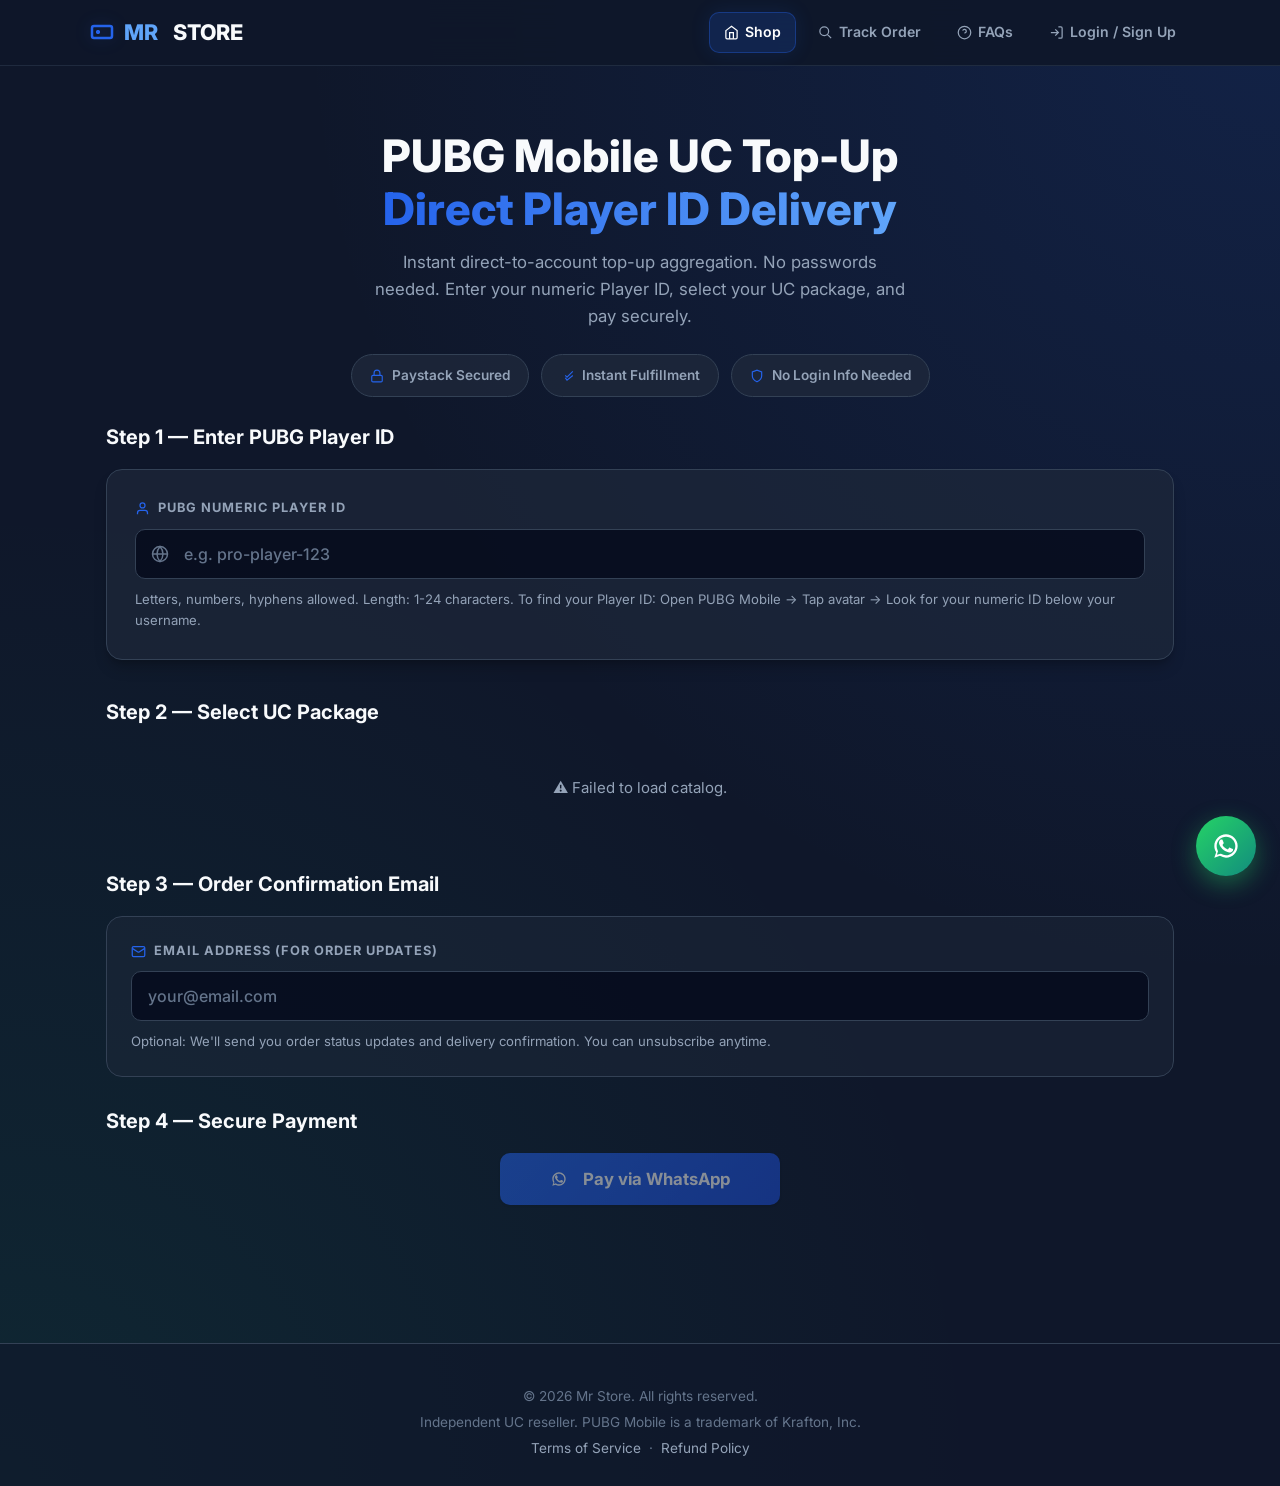
==== commit 96531a80: "Switch from Paystack to WhatsApp for payments; prepare for Vercel hosting" ====
--- a/templates/index.html
+++ b/templates/index.html
@@ -218,10 +218,11 @@
         <h2 class="section-title">Step 4 — Secure Payment</h2>
         <div class="buy-btn-wrap">
           <button id="buy-btn" type="button" disabled>
-            <svg width="16" height="16" viewBox="0 0 24 24" fill="none" stroke="currentColor" stroke-width="2" style="margin-right:6px; vertical-align:middle;" aria-hidden="true">
-              <rect x="3" y="11" width="18" height="11" rx="2" ry="2"/><path d="M7 11V7a5 5 0 0 1 10 0v4"/>
+            <svg width="16" height="16" viewBox="0 0 24 24" fill="currentColor" style="margin-right:6px; vertical-align:middle;" aria-hidden="true">
+              <path d="M17.472 14.382c-.297-.149-1.758-.867-2.03-.967-.273-.099-.471-.148-.67.15-.197.297-.767.966-.94 1.164-.173.199-.347.223-.644.075-.297-.15-1.255-.463-2.39-1.475-.883-.788-1.48-1.761-1.653-2.059-.173-.297-.018-.458.13-.606.134-.133.298-.347.446-.52.149-.174.198-.298.298-.497.099-.198.05-.371-.025-.52-.075-.149-.669-1.612-.916-2.207-.242-.579-.487-.5-.669-.51-.173-.008-.371-.01-.57-.01-.198 0-.52.074-.792.372-.272.297-1.04 1.016-1.04 2.479 0 1.462 1.065 2.875 1.213 3.074.149.198 2.096 3.2 5.077 4.487.709.306 1.262.489 1.694.625.712.227 1.36.195 1.871.118.571-.085 1.758-.719 2.006-1.413.248-.694.248-1.289.173-1.413-.074-.124-.272-.198-.57-.347z"/>
+              <path d="M11.999 2C6.477 2 2 6.477 2 12c0 1.987.576 3.836 1.568 5.393L2 22l4.787-1.538A9.954 9.954 0 0012 22c5.523 0 10-4.477 10-10S17.522 2 12 2h-.001zm.001 18a7.958 7.958 0 01-4.303-1.255l-.308-.183-3.198 1.027.978-3.122-.2-.321A7.952 7.952 0 014 12c0-4.418 3.582-8 8-8s8 3.582 8 8-3.582 8-8 8z"/>
             </svg>
-            <span id="buy-btn-text">Pay with Paystack</span>
+            <span id="buy-btn-text">Pay via WhatsApp</span>
             <span id="buy-btn-loader" class="loader-spinner hidden" aria-hidden="true"></span>
           </button>
         </div>
